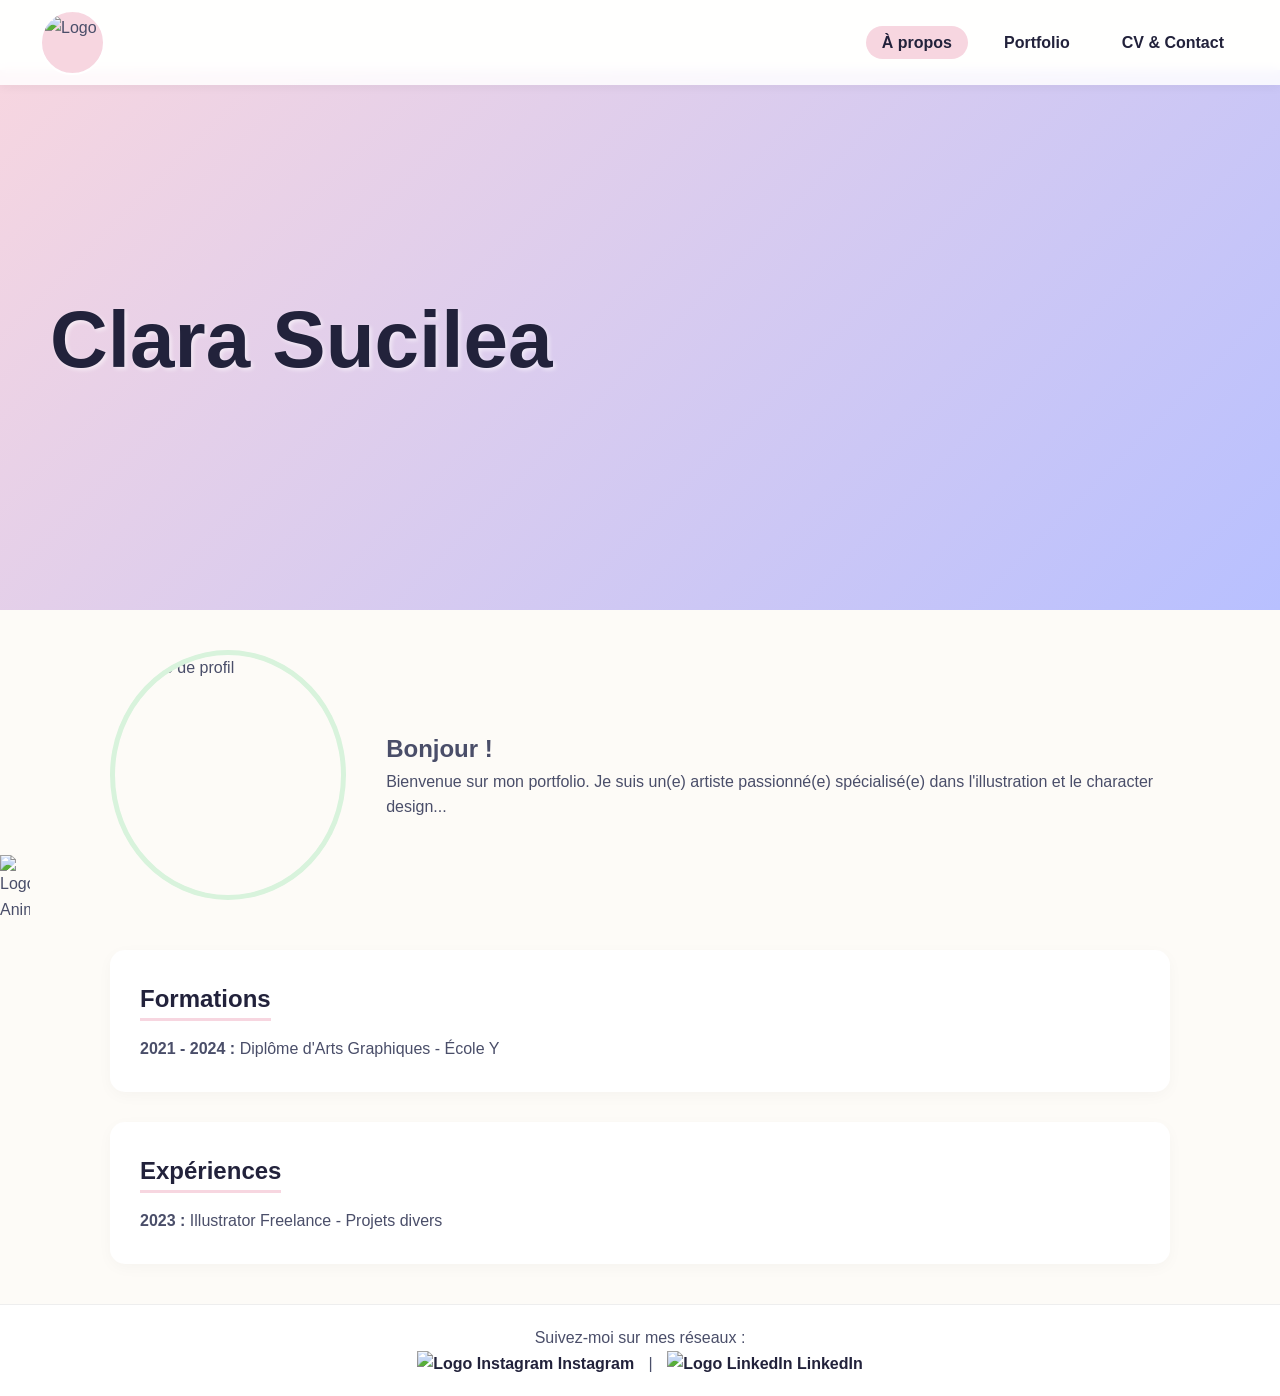
==== index.html @ 7bba1125 "Add files via upload" ====
<!DOCTYPE html>
<html lang="fr">
<head>
  <meta charset="UTF-8">
  <title>Bandeau & À propos - Portfolio Art</title>
  <link rel="stylesheet" href="style.css">
</head>
<body>

  <header>
    <nav class="navbar">
      <div class="logo-circle">
        <img src="img/logo.png" alt="Logo">
      </div>
      <ul class="nav-links">
        <li><a href="index.html" class="active">À propos</a></li>
        <li class="dropdown">
          <a href="#">Portfolio</a>
          <div class="dropdown-content">
            <a href="chara-design.html">Chara Design</a>
            <a href="illustration.html">Illustrations</a>
            <a href="posing.html">Posing</a>
          </div>
        </li>
        <li><a href="cv-contact.html">CV & Contact</a></li>
      </ul>
    </nav>
  </header>

  <div class="hero-banner">
    <div class="hero-text">
      <h1>Clara Sucilea</h1>
    </div>
  </div>

  <main class="container">
    <section class="about-section">
      <img src="photo.jpg" alt="Photo de profil" class="profile-pic">
      <div>
        <h2>Bonjour !</h2>
        <p>Bienvenue sur mon portfolio. Je suis un(e) artiste passionné(e) spécialisé(e) dans l'illustration et le character design...</p>
      </div>
    </section>

    <section class="resume-section">
      <h2>Formations</h2>
      <p><strong>2021 - 2024 :</strong> Diplôme d'Arts Graphiques - École Y</p>
    </section>

    <section class="resume-section">
      <h2>Expériences</h2>
      <p><strong>2023 :</strong> Illustrator Freelance - Projets divers</p>
    </section>
  </main>

  <footer>
    <p>Suivez-moi sur mes réseaux :</p>
    <div class="social-links">
      <a href=#><img src="img/instagram.jpeg" alt="Logo Instagram" width="17px" height="17px">  Instagram</a> | <a href="https://www.linkedin.com/in/clara-sucilea-72500a3ab/"><img src="img/linkedin.png" alt="Logo LinkedIn" width="15px" height="15px">  LinkedIn</a>
    </div>
  </footer>

  <div class="scroll-logo-container">
    <img src="img/logo_balade/droite.png" id="scroll-logo" alt="Logo Animé">
  </div>

  <script src="script.js"></script>
</body>
</html>
---- style.css ----
/* Variables de couleurs Pastel */
:root {
  --bg-color: #fdfbf7;
  --header-bg: rgba(255, 255, 255, 0.85);
  --primary-pink: #f7d6e0;
  --accent-purple: #b8c0ff;
  --accent-green: #d8f3dc;
  --accent-blue: #e0f2fe;
  --text-color: #4a4e69;
  --text-dark: #22223b;
  --card-bg: #ffffff;
}

* {
  box-sizing: border-box;
  margin: 0;
  padding: 0;
}

body {
  font-family: 'Segoe UI', Tahoma, Geneva, Verdana, sans-serif;
  background-color: var(--bg-color);
  color: var(--text-color);
  line-height: 1.6;
}

/* Header & Menu Nav Fille */
header {
  position: fixed;
  top: 0;
  left: 0;
  width: 100%;
  z-index: 1000;
  background-color: var(--header-bg);
  backdrop-filter: blur(5px);
  box-shadow: 0 2px 10px rgba(0, 0, 0, 0.05);
}

.navbar {
  display: flex;
  justify-content: space-between;
  align-items: center;
  padding: 10px 40px;
}

.logo-circle {
  width: 65px;
  height: 65px;
  border-radius: 50%;
  background-color: var(--primary-pink);
  overflow: hidden;
  border: 2px solid white;
  display: flex;
  justify-content: center;
  align-items: center;
}

.logo-circle img {
  width: 90%;
  height: 90%;
  object-fit: contain;
}

.nav-links {
  display: flex;
  list-style: none;
  gap: 20px;
}

.nav-links a {
  text-decoration: none;
  color: var(--text-dark);
  font-weight: 600;
  padding: 8px 16px;
  border-radius: 20px;
  transition: background-color 0.3s;
}

.nav-links a:hover, .nav-links a.active {
  background-color: var(--primary-pink);
}

/* Submenu pour le Portfolio */
.dropdown {
  position: relative;
}

.dropdown-content {
  display: none;
  position: absolute;
  top: 100%;
  left: 0;
  background-color: var(--card-bg);
  box-shadow: 0 4px 8px rgba(0,0,0,0.1);
  border-radius: 10px;
  overflow: hidden;
  min-width: 160px;
}

.dropdown:hover .dropdown-content {
  display: block;
}

.dropdown-content a {
  display: block;
  padding: 10px 15px;
  color: var(--text-dark);
}

/* Bannière d'accueil */
.hero-banner {
  height: 60vh;
  background: linear-gradient(135deg, var(--primary-pink), var(--accent-purple));
  background-size: cover;
  background-position: center;
  display: flex;
  align-items: center;
  padding-left: 50px;
  margin-top: 70px;
}

.hero-text h1 {
  font-size: 5rem;
  color: var(--text-dark);
  text-shadow: 2px 2px 4px rgba(255, 255, 255, 0.6);
}

/* Structure générale */
.container {
  max-width: 1100px;
  margin: 40px auto;
  padding: 0 20px;
}

/* Page À Propos */
.about-section {
  display: flex;
  gap: 40px;
  align-items: center;
  margin-bottom: 50px;
}

.profile-pic {
  width: 250px;
  height: 250px;
  border-radius: 50%;
  object-fit: cover;
  border: 5px solid var(--accent-green);
}

.resume-section {
  background-color: var(--card-bg);
  padding: 30px;
  border-radius: 15px;
  box-shadow: 0 4px 15px rgba(0, 0, 0, 0.03);
  margin-bottom: 30px;
}

.resume-section h2 {
  color: var(--text-dark);
  border-bottom: 3px solid var(--primary-pink);
  display: inline-block;
  margin-bottom: 15px;
}

/* Page Portfolio / Galerie */
.intro-box {
  background-color: var(--accent-blue);
  padding: 25px;
  border-radius: 12px;
  margin-bottom: 40px;
}

.art-grid {
  display: grid;
  grid-template-columns: repeat(auto-fit, minmax(500px, 1fr));
  gap: 30px;
}

.art-card {
  background-color: var(--card-bg);
  border-radius: 12px;
  overflow: hidden;
  box-shadow: 0 4px 10px rgba(0, 0, 0, 0.05);
  transition: transform 0.3s;
}

.art-card:hover {
  transform: translateY(-5px);
}

.art-card img {
  width: 100%;
  height: clamp(200px, 30vw, 300px);
  object-fit: contain;
  display: block;
}

.art-info {
  padding: 15px;
}

.art-info h3 {
  margin-bottom: 8px;
}

.tag {
  display: inline-block;
  background-color: var(--accent-purple);
  padding: 3px 8px;
  font-size: 0.8rem;
  border-radius: 8px;
  margin-right: 5px;
}

/* Page CV & Contact */
.cv-download {
  text-align: center;
  margin-bottom: 40px;
}

.btn-download {
  display: inline-block;
  background-color: var(--primary-pink);
  color: var(--text-dark);
  padding: 12px 25px;
  border-radius: 25px;
  text-decoration: none;
  font-weight: bold;
  transition: background-color 0.3s;
}

.btn-download:hover {
  background-color: var(--accent-purple);
}

/* Footer et Logo défilant */
footer {
  background-color: var(--card-bg);
  text-align: center;
  padding: 20px;
  position: relative;
  border-top: 1px solid #eee;
}

.social-links a {
  margin: 0 10px;
  color: var(--text-dark);
  text-decoration: none;
  font-weight: bold;
}

.scroll-logo-container {
  position: fixed;
  bottom: 45px; /*a changer pour la hauteur du logo qui bouge*/
  left: 0;
  width: 100%;
  pointer-events: none;
  z-index: 999;
}

#scroll-logo {
  width: 30px;
  height: auto;
  position: absolute;
  left: 0;
  transition: left 0.1s ease-out;
}
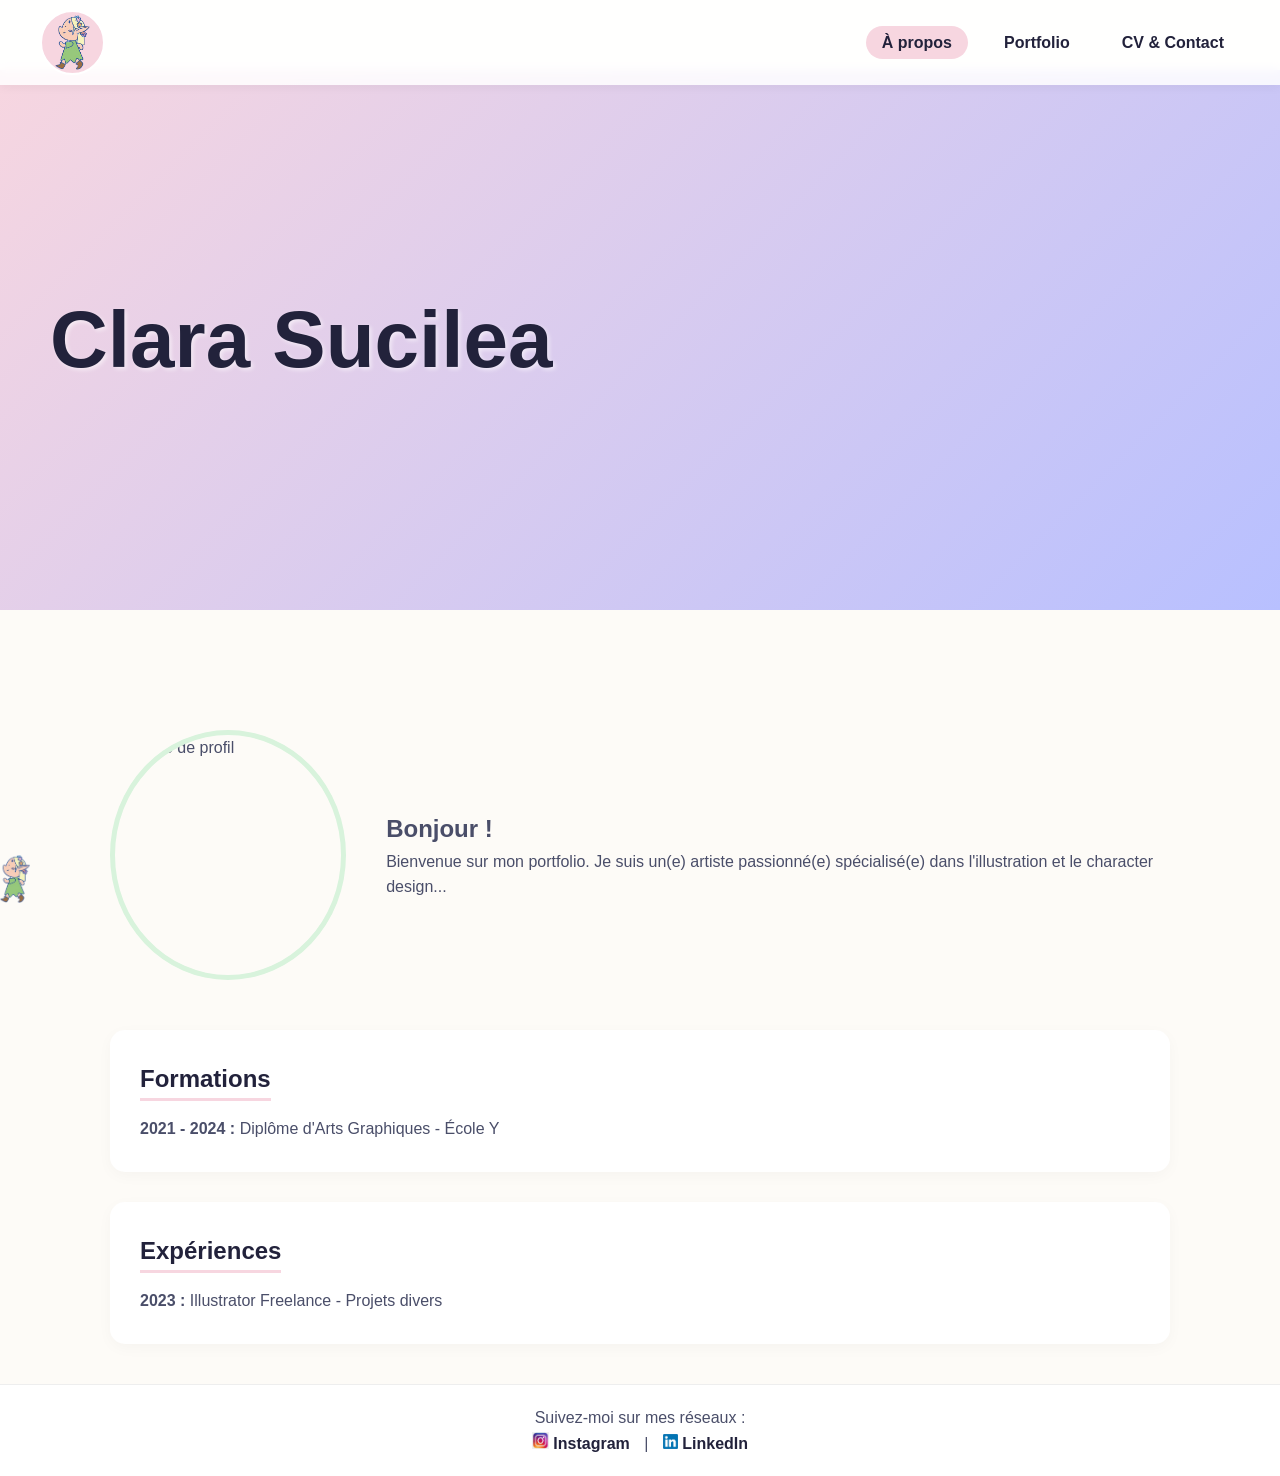
==== commit d96b0650: "Add files via upload" ====
--- a/index.html
+++ b/index.html
@@ -33,7 +33,7 @@
     </div>
   </div>
 
-  <main class="container">
+  <main class="container page-content">
     <section class="about-section">
       <img src="photo.jpg" alt="Photo de profil" class="profile-pic">
       <div>
--- a/style.css
+++ b/style.css
@@ -132,6 +132,10 @@
   padding: 0 20px;
 }
 
+.page-content {
+  margin-top: 120px; 
+}
+
 /* Page À Propos */
 .about-section {
   display: flex;
@@ -149,6 +153,7 @@
 }
 
 .resume-section {
+  position: relative;
   background-color: var(--card-bg);
   padding: 30px;
   border-radius: 15px;
@@ -161,6 +166,13 @@
   border-bottom: 3px solid var(--primary-pink);
   display: inline-block;
   margin-bottom: 15px;
+}
+
+.contact-image {
+  position: absolute;
+  width: 60px;
+  top: 0px;
+  right: -45px;
 }
 
 /* Page Portfolio / Galerie */
@@ -265,4 +277,36 @@
   position: absolute;
   left: 0;
   transition: left 0.1s ease-out;
+}
+
+/* --- ADAPTATION POUR MOBILE ET TABLETTES --- */
+@media (max-width: 768px) {
+  .navbar {
+    flex-direction: column; /* Place le logo au-dessus du menu */
+    padding: 15px;
+  }
+
+  .nav-links {
+    margin-top: 15px;
+    flex-wrap: wrap; /* Permet aux liens de passer à la ligne si besoin */
+    justify-content: center;
+    gap: 10px; /* Réduit un peu l'espacement */
+  }
+
+  /* Ajustement de la bannière sur mobile */
+  .hero-banner {
+    padding-left: 20px;
+    justify-content: center; /* Centre le texte sur mobile */
+    text-align: center;
+  }
+
+  .hero-text h1 {
+    font-size: 3rem; /* Réduit la taille du titre */
+  }
+
+  /* Ajustement de la page À propos */
+  .about-section {
+    flex-direction: column; /* Met la photo au-dessus du texte */
+    text-align: center;
+  }
 }
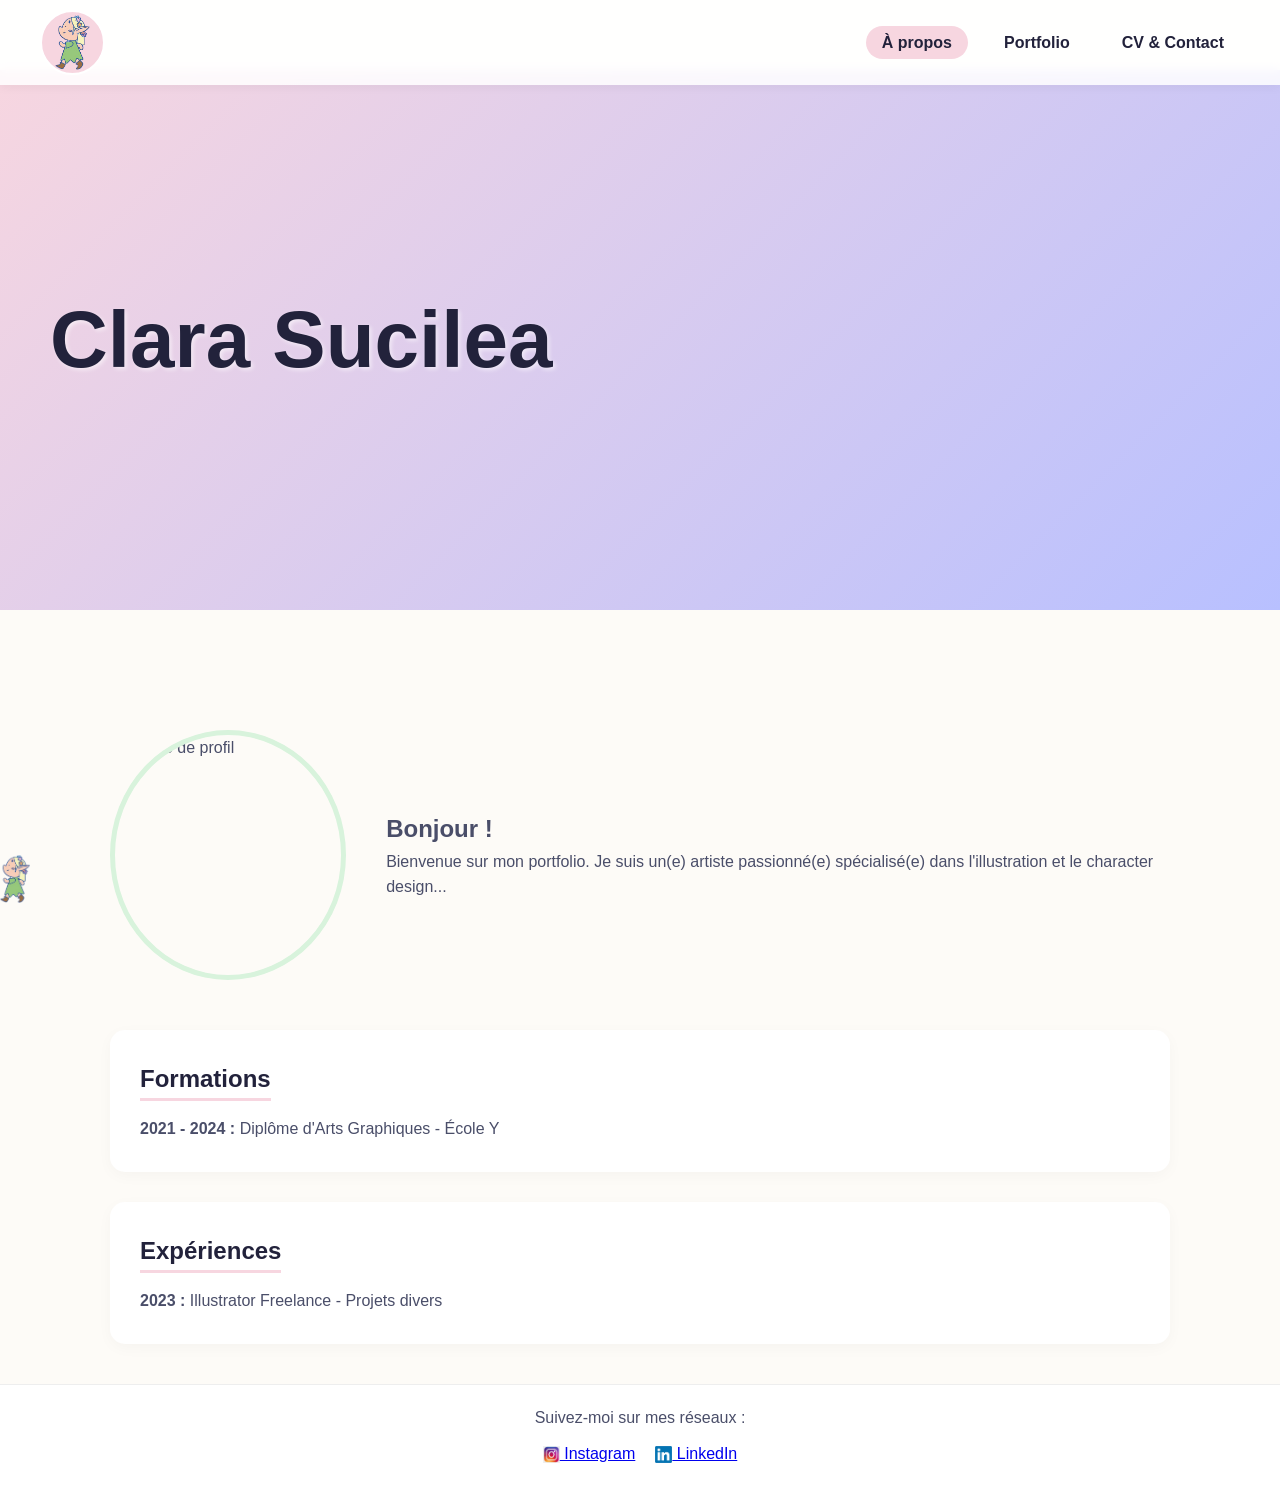
==== commit 57143c53: "Add files via upload" ====
--- a/index.html
+++ b/index.html
@@ -2,6 +2,7 @@
 <html lang="fr">
 <head>
   <meta charset="UTF-8">
+  <meta name="viewport" content="width=device-width, initial-scale=1.0">
   <title>Bandeau & À propos - Portfolio Art</title>
   <link rel="stylesheet" href="style.css">
 </head>
@@ -56,7 +57,8 @@
   <footer>
     <p>Suivez-moi sur mes réseaux :</p>
     <div class="social-links">
-      <a href=#><img src="img/instagram.jpeg" alt="Logo Instagram" width="17px" height="17px">  Instagram</a> | <a href="https://www.linkedin.com/in/clara-sucilea-72500a3ab/"><img src="img/linkedin.png" alt="Logo LinkedIn" width="15px" height="15px">  LinkedIn</a>
+      <a href=#><img src="img/instagram.jpeg" alt="Logo Instagram" width="17px" height="17px">  Instagram</a>
+      <a href="https://www.linkedin.com/in/clara-sucilea-72500a3ab/"><img src="img/linkedin.png" alt="Logo LinkedIn" width="15px" height="15px">  LinkedIn</a>
     </div>
   </footer>
 
--- a/style.css
+++ b/style.css
@@ -255,11 +255,18 @@
   border-top: 1px solid #eee;
 }
 
-.social-links a {
-  margin: 0 10px;
-  color: var(--text-dark);
-  text-decoration: none;
-  font-weight: bold;
+.social-links {
+  display: flex;
+  justify-content: center;
+  align-items: center;
+  gap: 20px; /* Remplace le " | " par un bel espace automatique */
+  margin-top: 10px;
+}
+
+.social-links img {
+  width: 17px;
+  height: 17px;
+  vertical-align: middle; /* Aligne bien l'icône avec le texte */
 }
 
 .scroll-logo-container {
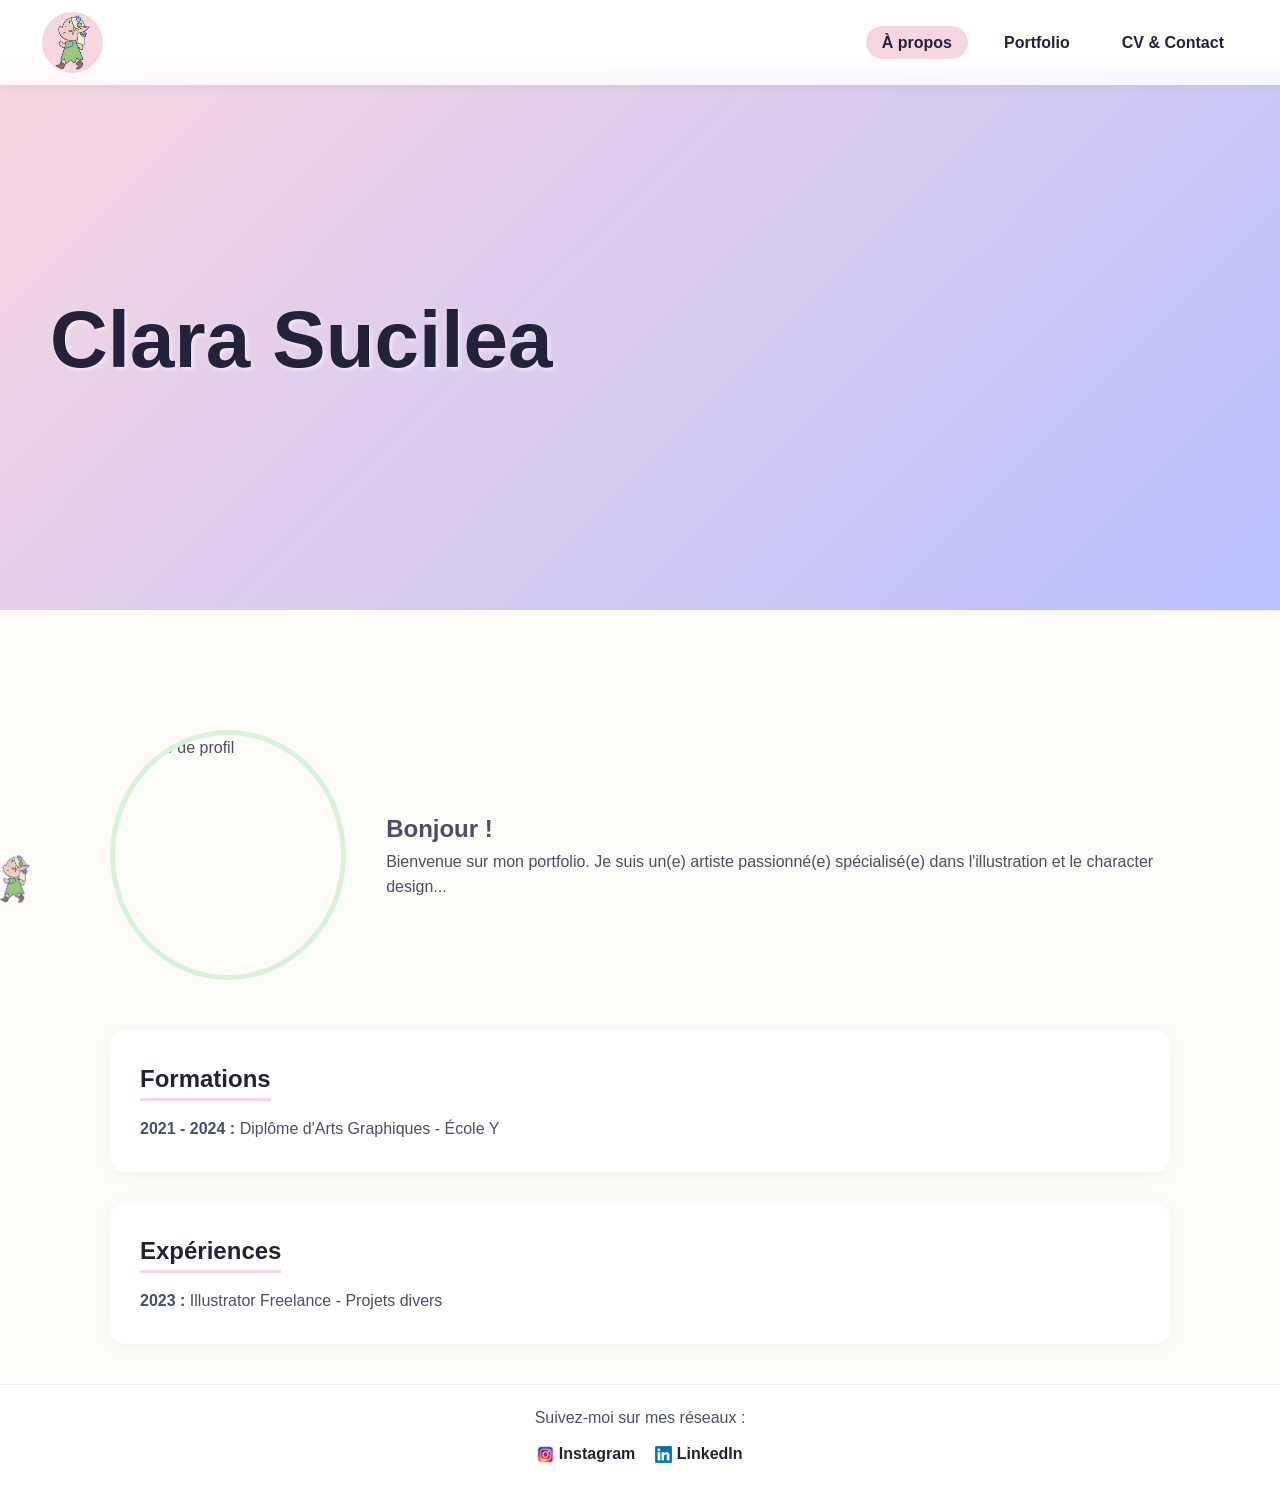
==== commit 01dde042: "Add files via upload" ====
--- a/index.html
+++ b/index.html
@@ -57,8 +57,8 @@
   <footer>
     <p>Suivez-moi sur mes réseaux :</p>
     <div class="social-links">
-      <a href=#><img src="img/instagram.jpeg" alt="Logo Instagram" width="17px" height="17px">  Instagram</a>
-      <a href="https://www.linkedin.com/in/clara-sucilea-72500a3ab/"><img src="img/linkedin.png" alt="Logo LinkedIn" width="15px" height="15px">  LinkedIn</a>
+      <a href=#><img src="img/instagram.jpeg" alt="Logo Instagram" width="17px" height="17px"> Instagram</a>
+      <a href="https://www.linkedin.com/in/clara-sucilea-72500a3ab/"><img src="img/linkedin.png" alt="Logo LinkedIn" width="15px" height="15px"> LinkedIn</a>
     </div>
   </footer>
 
--- a/style.css
+++ b/style.css
@@ -36,6 +36,11 @@
   box-shadow: 0 2px 10px rgba(0, 0, 0, 0.05);
 }
 
+img {
+  max-width: 100%;
+  height: auto;
+}
+
 .navbar {
   display: flex;
   justify-content: space-between;
@@ -269,6 +274,17 @@
   vertical-align: middle; /* Aligne bien l'icône avec le texte */
 }
 
+.social-links a {
+  text-decoration: none; /* Enlève le soulignement par défaut */
+  color: var(--text-dark); /* Remplace le bleu/violet par le gris foncé de ta palette */
+  font-weight: bold; /* Met le texte en gras pour qu'on comprenne que c'est important */
+  transition: color 0.3s ease; /* Prépare une petite animation fluide pour le survol */
+}
+
+.social-links a:hover {
+  color: var(--primary-pink); /* Change la couleur en rose au survol */
+}
+
 .scroll-logo-container {
   position: fixed;
   bottom: 45px; /*a changer pour la hauteur du logo qui bouge*/
@@ -316,4 +332,20 @@
     flex-direction: column; /* Met la photo au-dessus du texte */
     text-align: center;
   }
+
+  .art-grid {
+    grid-template-columns: 1fr; 
+    gap: 20px; /* Optionnel : réduit un peu l'espace entre les tuiles sur mobile */
+  }
+
+  .page-content {
+    margin-top: 200px; /* Au lieu de 120px sur ordi. Ajuste ce chiffre si besoin ! */
+  }
+
+  .hero-banner {
+    padding-left: 20px;
+    justify-content: center;
+    text-align: center;
+    margin-top: 180px; /* Ajoute cette ligne pour décaler la bannière */
+  }
 }
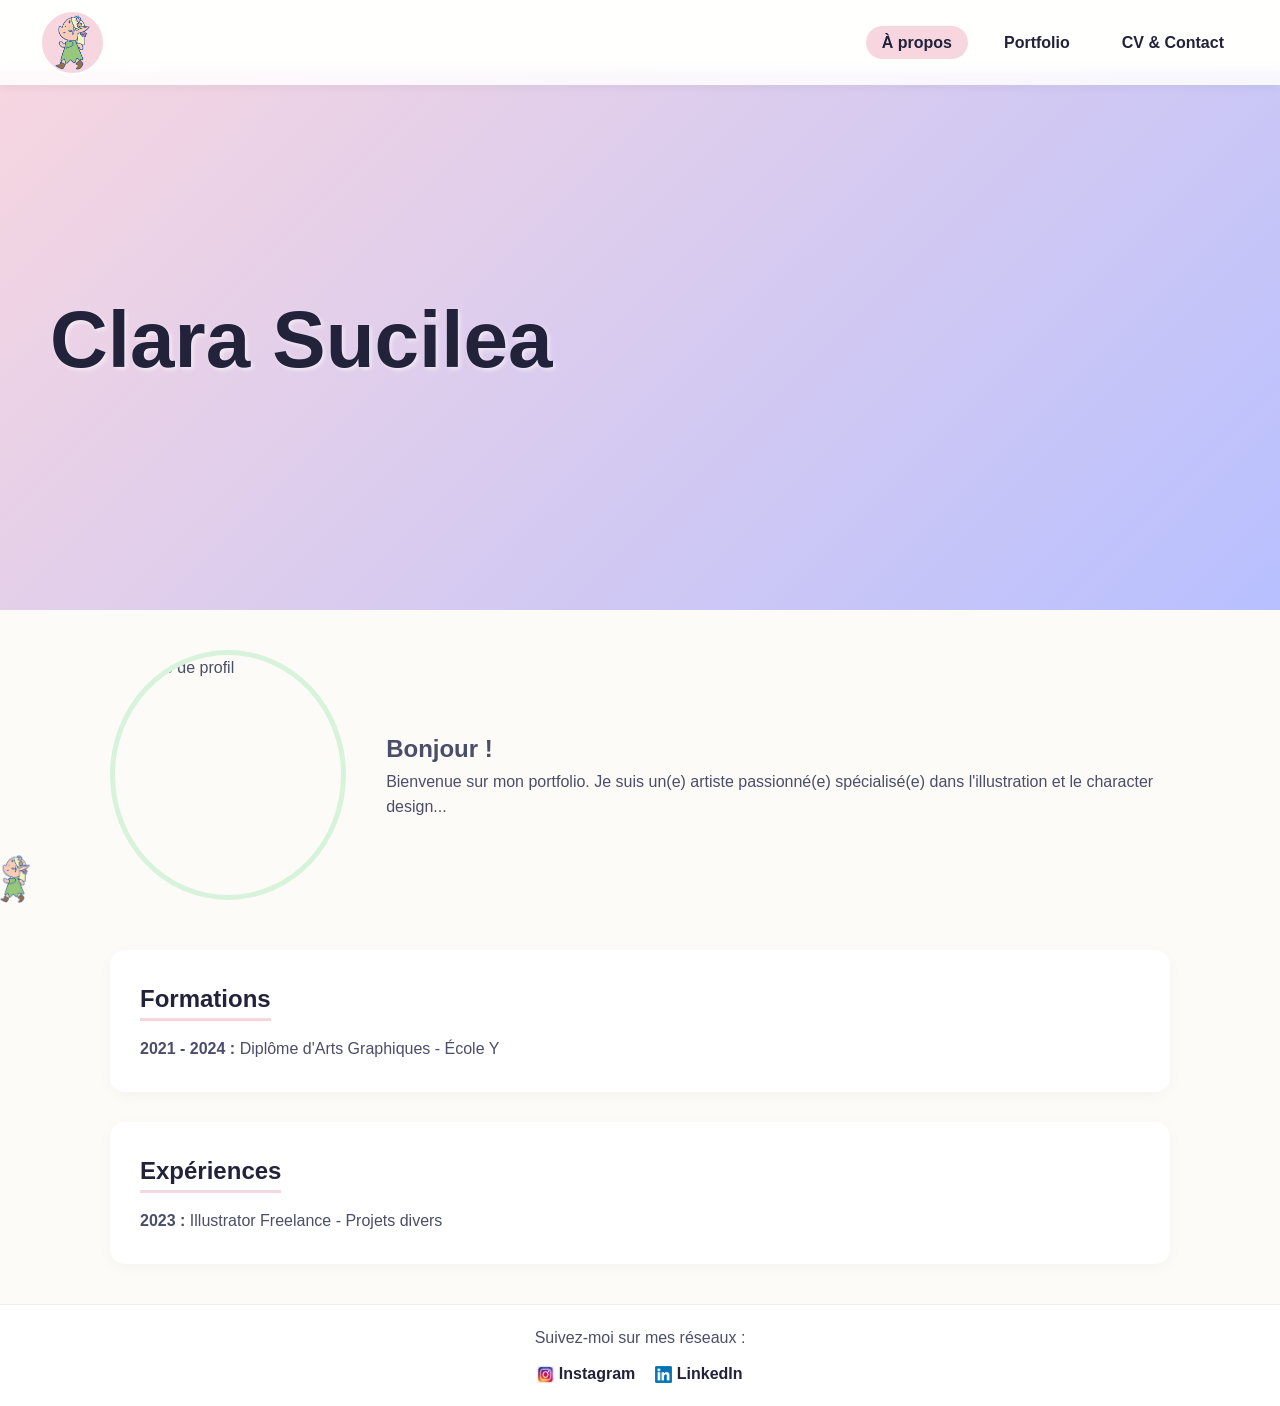
==== commit e35622f9: "Add files via upload" ====
--- a/index.html
+++ b/index.html
@@ -34,7 +34,7 @@
     </div>
   </div>
 
-  <main class="container page-content">
+  <main class="container">
     <section class="about-section">
       <img src="photo.jpg" alt="Photo de profil" class="profile-pic">
       <div>
--- a/style.css
+++ b/style.css
@@ -339,13 +339,13 @@
   }
 
   .page-content {
-    margin-top: 200px; /* Au lieu de 120px sur ordi. Ajuste ce chiffre si besoin ! */
+    margin-top: 260px; /* Au lieu de 120px sur ordi. Ajuste ce chiffre si besoin ! */
   }
 
   .hero-banner {
     padding-left: 20px;
     justify-content: center;
     text-align: center;
-    margin-top: 180px; /* Ajoute cette ligne pour décaler la bannière */
+    margin-top: 240px; /* Ajoute cette ligne pour décaler la bannière */
   }
 }
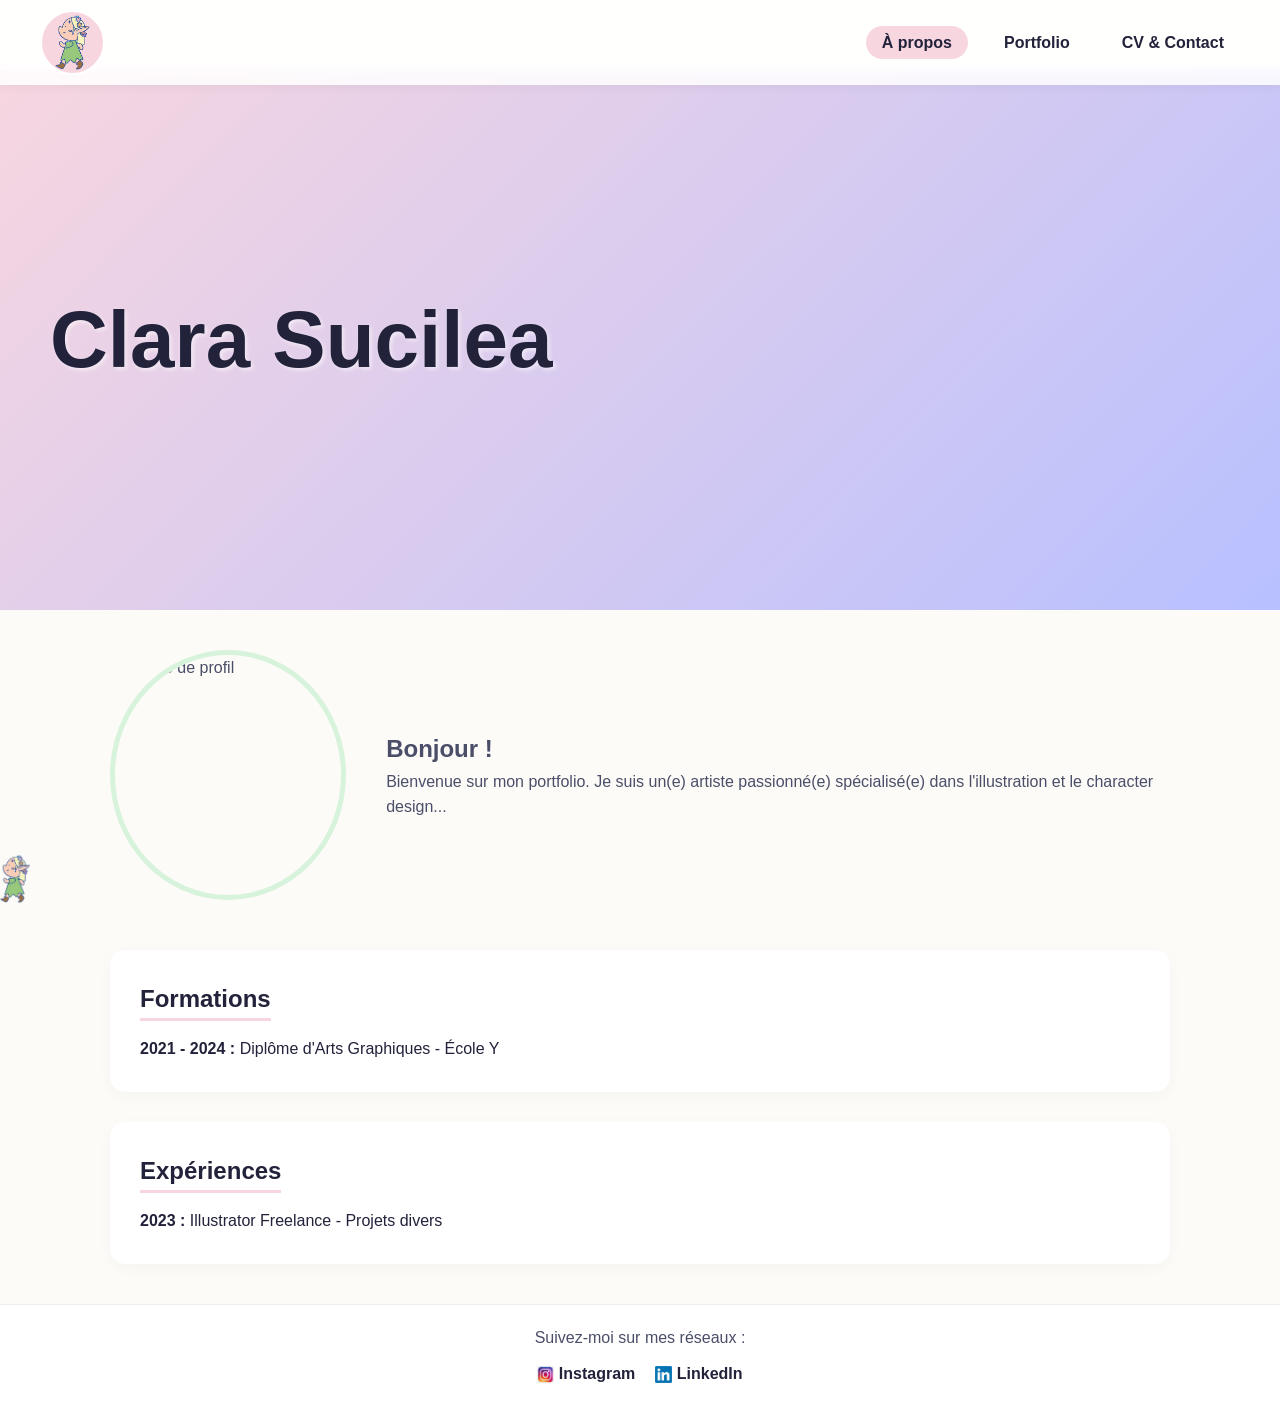
==== commit 3b8f3e55: "Add files via upload" ====
--- a/index.html
+++ b/index.html
@@ -3,7 +3,7 @@
 <head>
   <meta charset="UTF-8">
   <meta name="viewport" content="width=device-width, initial-scale=1.0">
-  <title>Bandeau & À propos - Portfolio Art</title>
+  <title>Portfolio Clara Sucilea</title>
   <link rel="stylesheet" href="style.css">
 </head>
 <body>
--- a/style.css
+++ b/style.css
@@ -166,6 +166,11 @@
   margin-bottom: 30px;
 }
 
+.resume-section p {
+  text-decoration: none; /* Enlève le soulignement par défaut */
+  color: var(--text-dark);
+}
+
 .resume-section h2 {
   color: var(--text-dark);
   border-bottom: 3px solid var(--primary-pink);
@@ -317,12 +322,7 @@
   }
 
   /* Ajustement de la bannière sur mobile */
-  .hero-banner {
-    padding-left: 20px;
-    justify-content: center; /* Centre le texte sur mobile */
-    text-align: center;
-  }
-
+  
   .hero-text h1 {
     font-size: 3rem; /* Réduit la taille du titre */
   }
@@ -338,14 +338,36 @@
     gap: 20px; /* Optionnel : réduit un peu l'espace entre les tuiles sur mobile */
   }
 
-  .page-content {
-    margin-top: 260px; /* Au lieu de 120px sur ordi. Ajuste ce chiffre si besoin ! */
-  }
-
   .hero-banner {
     padding-left: 20px;
     justify-content: center;
     text-align: center;
-    margin-top: 240px; /* Ajoute cette ligne pour décaler la bannière */
+    margin-top: 170px; /* Ajoute cette ligne pour décaler la bannière */
+  }
+
+  .page-content {
+    margin-top: 200px; 
+  }
+
+  .resume-section {
+    position: relative;
+    background-color: var(--card-bg);
+    padding: 20px;
+    border-radius: 15px;
+    box-shadow: 0 4px 15px rgba(0, 0, 0, 0.03);
+    margin-bottom: 30px;
+    margin-right: 10px;
+  }
+
+  .resume-section p {
+    text-decoration: none; /* Enlève le soulignement par défaut */
+    color: var(--text-dark);
+  }
+
+  .contact-image {
+    position: absolute;
+    width: 45px;
+    top: 0px;
+    right: -30px;
   }
 }
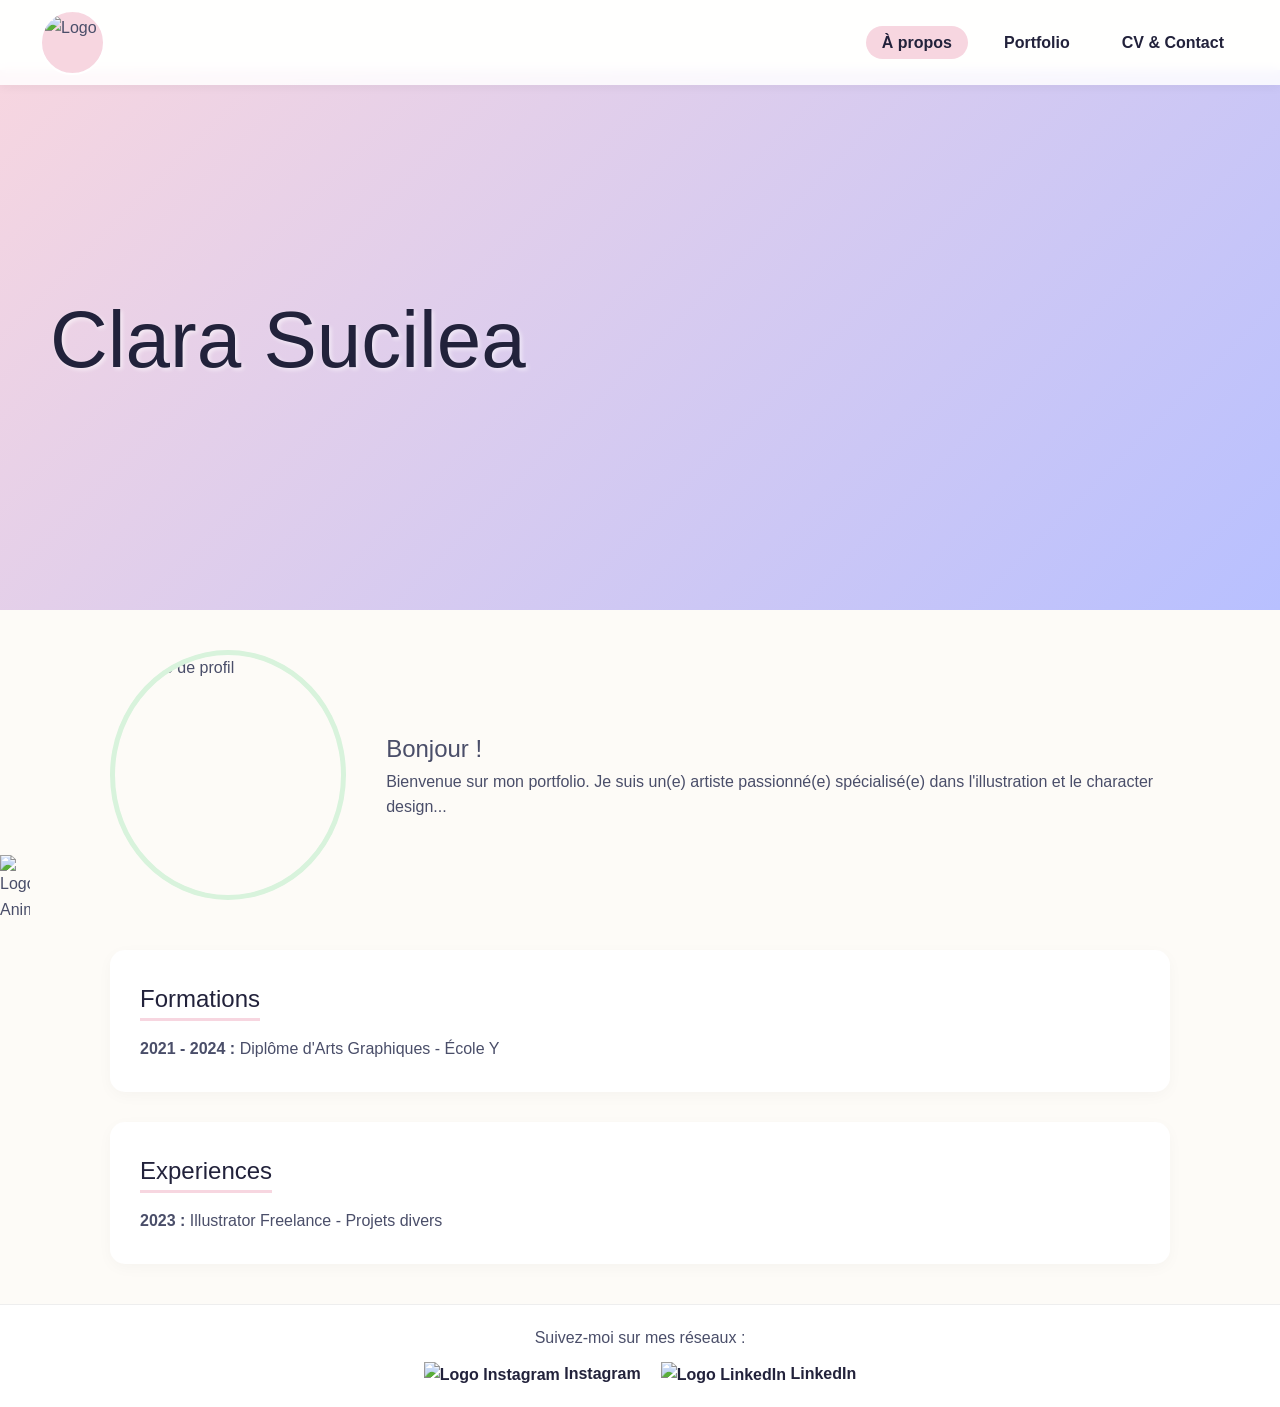
==== commit f221030f: "Add files via upload" ====
--- a/index.html
+++ b/index.html
@@ -49,7 +49,7 @@
     </section>
 
     <section class="resume-section">
-      <h2>Expériences</h2>
+      <h2>Experiences</h2>
       <p><strong>2023 :</strong> Illustrator Freelance - Projets divers</p>
     </section>
   </main>
--- a/style.css
+++ b/style.css
@@ -1,3 +1,10 @@
+@font-face {
+  font-family: 'behove'; /* C'est le petit nom que tu donnes à ta police pour l'appeler plus tard */
+  src: url('fonts/Behove.ttf') format('opentype'); 
+  font-weight: normal;
+  font-style: normal;
+}
+
 /* Variables de couleurs Pastel */
 :root {
   --bg-color: #fdfbf7;
@@ -41,6 +48,18 @@
   height: auto;
 }
 
+h1, h2, h3 {
+  font-family: 'behove', cursive, sans-serif; 
+  font-weight: normal;
+}
+
+.hero-text h1 {
+  font-family: 'behove', cursive, sans-serif;
+  font-size: 5rem;
+  color: var(--text-dark);
+  text-shadow: 2px 2px 4px rgba(255, 255, 255, 0.6);
+}
+
 .navbar {
   display: flex;
   justify-content: space-between;
@@ -166,16 +185,17 @@
   margin-bottom: 30px;
 }
 
-.resume-section p {
-  text-decoration: none; /* Enlève le soulignement par défaut */
-  color: var(--text-dark);
-}
-
 .resume-section h2 {
   color: var(--text-dark);
   border-bottom: 3px solid var(--primary-pink);
   display: inline-block;
   margin-bottom: 15px;
+}
+
+.contact-link {
+  color: var(--text-dark);
+  text-decoration: none;
+  transition: color 0.3s;
 }
 
 .contact-image {
@@ -205,10 +225,6 @@
   overflow: hidden;
   box-shadow: 0 4px 10px rgba(0, 0, 0, 0.05);
   transition: transform 0.3s;
-}
-
-.art-card:hover {
-  transform: translateY(-5px);
 }
 
 .art-card img {
@@ -359,15 +375,119 @@
     margin-right: 10px;
   }
 
-  .resume-section p {
-    text-decoration: none; /* Enlève le soulignement par défaut */
-    color: var(--text-dark);
-  }
-
   .contact-image {
     position: absolute;
     width: 45px;
     top: 0px;
     right: -30px;
   }
-}+}
+
+/* Swipe image */
+
+/* La boîte qui contient l'image */
+.card-image-wrapper {
+  position: relative;
+}
+
+/* Le style commun aux deux flèches */
+.nav-btn {
+  position: absolute;
+  top: 50%; /* Descend le bouton à 50% de la hauteur */
+  transform: translateY(-50%); /* Remonte le bouton de la moitié de sa propre taille pour le centrer parfaitement */
+  background-color: var(--header-bg); /* Un fond blanc un peu transparent */
+  border: 1px solid var(--accent-purple);
+  border-radius: 50%;
+  width: 35px;
+  height: 35px;
+  font-size: 1rem;
+  color: var(--text-dark);
+  cursor: pointer;
+  box-shadow: 0 2px 5px rgba(0,0,0,0.2);
+  transition: background-color 0.3s;
+  display: flex;
+  justify-content: center;
+  align-items: center;
+}
+
+.nav-btn:hover {
+  background-color: var(--primary-pink);
+}
+
+/* Placer la flèche gauche à gauche */
+.prev-btn {
+  left: 10px;
+}
+
+/* Placer la flèche droite à droite */
+.next-btn {
+  right: 10px;
+}
+
+/* --- LIGHTBOX (ZOOM IMAGE) --- */
+#lightbox {
+  display: none; /* Caché par défaut */
+  position: fixed;
+  z-index: 9999; /* Par-dessus tout le reste du site ! */
+  left: 0;
+  top: 0;
+  width: 100%;
+  height: 100%;
+  background-color: rgba(0, 0, 0, 0.85); /* Fond noir transparent */
+  justify-content: center;
+  align-items: center;
+  animation: fadeIn 0.3s ease;
+}
+
+@keyframes fadeIn {
+  from { opacity: 0; }
+  to { opacity: 1; }
+}
+
+#lightbox-img {
+  max-width: 90%;
+  max-height: 90vh; /* Empêche l'image de dépasser la hauteur de l'écran */
+  border-radius: 8px;
+  box-shadow: 0 4px 15px rgba(0,0,0,0.5);
+}
+
+.close-lightbox {
+  position: absolute;
+  top: 20px;
+  right: 30px;
+  color: white;
+  font-size: 3rem;
+  font-weight: bold;
+  cursor: pointer;
+  transition: color 0.3s;
+}
+
+.close-lightbox:hover {
+  color: var(--primary-pink);
+}
+
+.lightbox-btn {
+  position: absolute;
+  top: 50%;
+  transform: translateY(-50%);
+  background-color: rgba(255, 255, 255, 0.2);
+  border: 2px solid white;
+  border-radius: 50%;
+  width: 50px;
+  height: 50px;
+  font-size: 1.5rem;
+  color: white;
+  cursor: pointer;
+  display: flex;
+  justify-content: center;
+  align-items: center;
+  transition: background-color 0.3s;
+}
+
+.lightbox-btn:hover {
+  background-color: var(--primary-pink);
+  border-color: var(--primary-pink);
+}
+
+.prev-lightbox { left: 20px; }
+.next-lightbox { right: 20px; }
